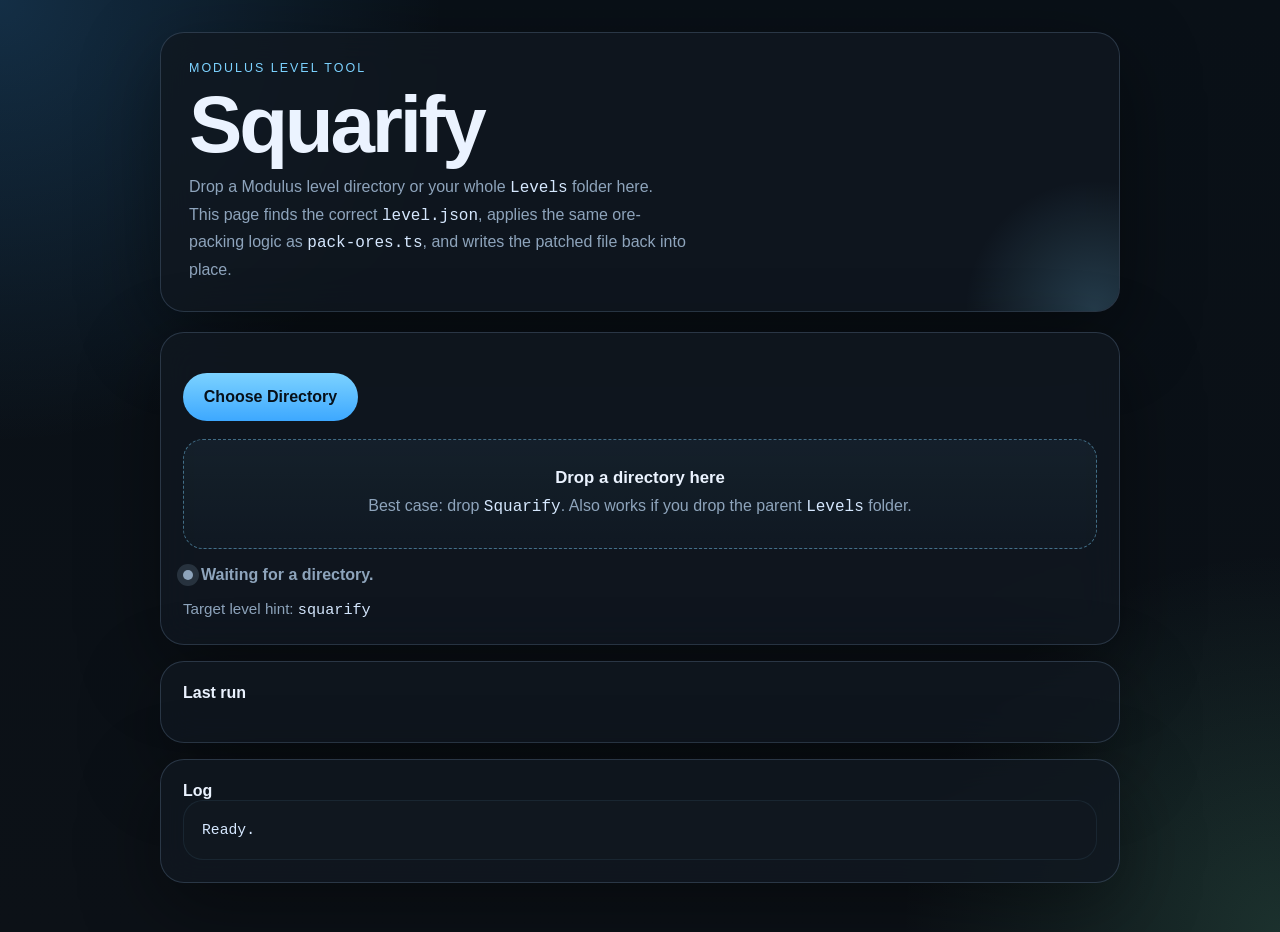
==== modulus/squarify.html @ fc671ca7 "Add Squarify browser tool" ====
<!doctype html>
<html lang="en">
<head>
  <meta charset="utf-8">
  <meta name="viewport" content="width=device-width, initial-scale=1">
  <title>Squarify</title>
  <style>
    :root {
      color-scheme: dark;
      --bg: #0c1117;
      --panel: rgba(17, 24, 32, 0.82);
      --panel-strong: rgba(17, 24, 32, 0.94);
      --line: rgba(167, 206, 255, 0.18);
      --text: #ebf3ff;
      --muted: #8ea4bc;
      --accent: #7cd2ff;
      --accent-strong: #3da8ff;
      --ok: #7af2b5;
      --warn: #ffd37a;
      --bad: #ff8a8a;
      --shadow: 0 24px 80px rgba(0, 0, 0, 0.4);
    }

    * {
      box-sizing: border-box;
    }

    body {
      margin: 0;
      min-height: 100vh;
      font-family: "Segoe UI", "Helvetica Neue", sans-serif;
      color: var(--text);
      background:
        radial-gradient(circle at top left, rgba(61, 168, 255, 0.2), transparent 28%),
        radial-gradient(circle at bottom right, rgba(122, 242, 181, 0.14), transparent 24%),
        linear-gradient(180deg, #091017 0%, var(--bg) 100%);
    }

    main {
      width: min(960px, calc(100% - 32px));
      margin: 32px auto 48px;
    }

    .hero,
    .panel {
      backdrop-filter: blur(18px);
      background: var(--panel);
      border: 1px solid var(--line);
      border-radius: 24px;
      box-shadow: var(--shadow);
    }

    .hero {
      position: relative;
      overflow: hidden;
      padding: 28px;
      margin-bottom: 20px;
    }

    .hero::after {
      content: "";
      position: absolute;
      inset: auto -12% -50% auto;
      width: 280px;
      height: 280px;
      border-radius: 50%;
      background: radial-gradient(circle, rgba(124, 210, 255, 0.2) 0%, transparent 65%);
      pointer-events: none;
    }

    .eyebrow {
      margin: 0 0 12px;
      color: var(--accent);
      font-size: 0.78rem;
      letter-spacing: 0.16em;
      text-transform: uppercase;
    }

    h1 {
      margin: 0 0 12px;
      font-size: clamp(2.4rem, 8vw, 5rem);
      line-height: 0.94;
      letter-spacing: -0.04em;
    }

    .subtitle {
      max-width: 56ch;
      margin: 0;
      color: var(--muted);
      font-size: 1rem;
      line-height: 1.6;
    }

    .panel {
      padding: 22px;
      margin-bottom: 16px;
    }

    .actions {
      display: flex;
      flex-wrap: wrap;
      gap: 12px;
      margin: 18px 0 0;
    }

    button {
      appearance: none;
      border: 0;
      border-radius: 999px;
      padding: 0.95rem 1.3rem;
      font: inherit;
      font-weight: 700;
      color: #071019;
      background: linear-gradient(180deg, var(--accent) 0%, var(--accent-strong) 100%);
      cursor: pointer;
      transition: transform 120ms ease, filter 120ms ease;
    }

    button:hover {
      filter: brightness(1.08);
      transform: translateY(-1px);
    }

    button:disabled {
      opacity: 0.6;
      cursor: wait;
      transform: none;
      filter: none;
    }

    .dropzone {
      margin-top: 18px;
      padding: 28px;
      border: 1px dashed rgba(124, 210, 255, 0.45);
      border-radius: 20px;
      background: linear-gradient(180deg, rgba(124, 210, 255, 0.06), rgba(124, 210, 255, 0.02));
      text-align: center;
      transition: border-color 120ms ease, background 120ms ease, transform 120ms ease;
    }

    .dropzone.dragover {
      border-color: var(--accent);
      background: linear-gradient(180deg, rgba(124, 210, 255, 0.16), rgba(124, 210, 255, 0.08));
      transform: translateY(-2px);
    }

    .dropzone strong {
      display: block;
      margin-bottom: 6px;
      font-size: 1.05rem;
    }

    .hint,
    .meta {
      color: var(--muted);
      line-height: 1.55;
    }

    .meta {
      margin-top: 10px;
      font-size: 0.95rem;
    }

    .status {
      display: inline-flex;
      align-items: center;
      gap: 8px;
      min-height: 1.5rem;
      margin-top: 14px;
      font-weight: 600;
    }

    .status::before {
      content: "";
      width: 10px;
      height: 10px;
      border-radius: 50%;
      background: currentColor;
      box-shadow: 0 0 0 6px color-mix(in srgb, currentColor 20%, transparent);
    }

    .status.idle { color: var(--muted); }
    .status.ok { color: var(--ok); }
    .status.warn { color: var(--warn); }
    .status.bad { color: var(--bad); }

    .summary-grid {
      display: grid;
      grid-template-columns: repeat(auto-fit, minmax(140px, 1fr));
      gap: 12px;
      margin-top: 18px;
    }

    .stat {
      padding: 14px;
      border-radius: 18px;
      border: 1px solid rgba(124, 210, 255, 0.1);
      background: rgba(255, 255, 255, 0.02);
    }

    .stat strong {
      display: block;
      font-size: 1.45rem;
      line-height: 1;
      margin-bottom: 6px;
    }

    .log {
      margin: 0;
      padding: 18px;
      border-radius: 20px;
      background: var(--panel-strong);
      border: 1px solid rgba(124, 210, 255, 0.08);
      color: #d6e8ff;
      font: 0.92rem/1.5 Consolas, "SFMono-Regular", monospace;
      white-space: pre-wrap;
      word-break: break-word;
      max-height: 360px;
      overflow: auto;
    }

    code {
      font-family: Consolas, "SFMono-Regular", monospace;
      color: #d6e8ff;
    }

    @media (max-width: 640px) {
      main {
        width: min(960px, calc(100% - 20px));
        margin-top: 20px;
      }

      .hero,
      .panel {
        border-radius: 20px;
      }

      .hero,
      .panel,
      .dropzone,
      .log {
        padding-left: 16px;
        padding-right: 16px;
      }
    }
  </style>
</head>
<body>
  <main>
    <section class="hero">
      <p class="eyebrow">Modulus Level Tool</p>
      <h1>Squarify</h1>
      <p class="subtitle">
        Drop a Modulus level directory or your whole <code>Levels</code> folder here. This page finds the
        correct <code>level.json</code>, applies the same ore-packing logic as <code>pack-ores.ts</code>, and
        writes the patched file back into place.
      </p>
    </section>

    <section class="panel">
      <div class="actions">
        <button id="pick-directory" type="button">Choose Directory</button>
      </div>
      <div id="dropzone" class="dropzone" tabindex="0" role="button" aria-label="Drop directory here">
        <strong>Drop a directory here</strong>
        <div class="hint">Best case: drop <code>Squarify</code>. Also works if you drop the parent <code>Levels</code> folder.</div>
      </div>
      <div id="status" class="status idle">Waiting for a directory.</div>
      <div id="target-meta" class="meta">Target level hint: <code>Squarify</code></div>
    </section>

    <section class="panel">
      <strong>Last run</strong>
      <div id="summary" class="summary-grid"></div>
    </section>

    <section class="panel">
      <strong>Log</strong>
      <pre id="log" class="log">Ready.</pre>
    </section>
  </main>

  <script>
    const targetLevelName = (() => {
      const fileName = decodeURIComponent(location.pathname.split("/").pop() || "squarify.html");
      return fileName.replace(/\.html$/i, "").trim() || "Squarify";
    })();

    const statusEl = document.getElementById("status");
    const summaryEl = document.getElementById("summary");
    const logEl = document.getElementById("log");
    const dropzoneEl = document.getElementById("dropzone");
    const pickButtonEl = document.getElementById("pick-directory");
    const targetMetaEl = document.getElementById("target-meta");

    targetMetaEl.innerHTML = `Target level hint: <code>${escapeHtml(targetLevelName)}</code>`;

    function escapeHtml(value) {
      return String(value)
        .replaceAll("&", "&amp;")
        .replaceAll("<", "&lt;")
        .replaceAll(">", "&gt;")
        .replaceAll('"', "&quot;");
    }

    function setStatus(kind, message) {
      statusEl.className = `status ${kind}`;
      statusEl.textContent = message;
    }

    function setSummary(stats) {
      if (!stats) {
        summaryEl.innerHTML = "";
        return;
      }

      const entries = [
        ["Path", stats.targetPath],
        ["Clusters", stats.clusters],
        ["Groups", stats.groups],
        ["Decorative", stats.decorativeGroups],
        ["Packed", stats.packGroups],
        ["Moved", stats.moved],
      ];

      summaryEl.innerHTML = entries
        .map(([label, value]) => `
          <div class="stat">
            <div class="hint">${escapeHtml(label)}</div>
            <strong>${escapeHtml(value)}</strong>
          </div>
        `)
        .join("");
    }

    function setLog(lines) {
      logEl.textContent = Array.isArray(lines) ? lines.join("\n") : String(lines);
    }

    function getZ(point) {
      return point.z ?? 0;
    }

    const DECORATIVE_SIG = [4, 4, 8, 20, 20, 32];

    function dist(a, b) {
      const dx = a.x - b.x;
      const dz = getZ(a) - getZ(b);
      return Math.sqrt(dx * dx + dz * dz);
    }

    function groupSignature(group) {
      const dists = [];
      for (let i = 0; i < group.length; i += 1) {
        for (let j = i + 1; j < group.length; j += 1) {
          const dx = group[i].x - group[j].x;
          const dz = getZ(group[i]) - getZ(group[j]);
          dists.push(dx * dx + dz * dz);
        }
      }
      return dists.sort((a, b) => a - b);
    }

    function isDecorative(group) {
      const signature = groupSignature(group);
      return signature.every((value, index) => value === DECORATIVE_SIG[index]);
    }

    function centroid(rocks) {
      return {
        x: rocks.reduce((sum, point) => sum + point.x, 0) / rocks.length,
        z: rocks.reduce((sum, point) => sum + getZ(point), 0) / rocks.length,
      };
    }

    function clusterAll(rocks, maxDist) {
      const visited = new Set();
      const clusters = [];

      for (let i = 0; i < rocks.length; i += 1) {
        if (visited.has(i)) {
          continue;
        }

        const group = [i];
        const queue = [i];
        visited.add(i);

        while (queue.length) {
          const current = queue.shift();

          for (let j = 0; j < rocks.length; j += 1) {
            if (visited.has(j)) {
              continue;
            }

            if (dist(rocks[current], rocks[j]) <= maxDist) {
              visited.add(j);
              group.push(j);
              queue.push(j);
            }
          }
        }

        clusters.push(group.map((index) => rocks[index]));
      }

      return clusters;
    }

    function groupsOf4(rocks, warnings) {
      const remaining = [...rocks];
      const groups = [];

      while (remaining.length >= 4) {
        const center = centroid(remaining);
        remaining.sort((a, b) => dist(b, center) - dist(a, center));
        const seed = remaining.shift();
        remaining.sort((a, b) => dist(seed, a) - dist(seed, b));
        groups.push([seed, ...remaining.splice(0, 3)]);
      }

      if (remaining.length) {
        warnings.push(`Warning: ${remaining.length} leftover rocks in cluster`);
      }

      return groups;
    }

    function runSquarify(levelJson) {
      const terrain = levelJson?.TerrainLayer?.SavedObjectDtos;
      if (!Array.isArray(terrain)) {
        throw new Error("level.json does not contain TerrainLayer.SavedObjectDtos.");
      }

      const polyrocks = terrain.filter((entry) => entry && entry.i === 4);
      const warnings = [];
      const clusters = clusterAll(polyrocks, 6);
      const allGroups = clusters.flatMap((cluster) => groupsOf4(cluster, warnings));
      const decorativeGroups = allGroups.filter(isDecorative);
      const packGroups = allGroups.filter((group) => !isDecorative(group));

      const occupied = new Set();

      function canPlace(topLeftX, topLeftZ) {
        return [[0, 0], [1, 0], [0, 1], [1, 1]]
          .every(([dx, dz]) => !occupied.has(`${topLeftX + dx},${topLeftZ + dz}`));
      }

      function findPlace(centerX, centerZ) {
        const baseTopLeftX = Math.round(centerX - 0.5);
        const baseTopLeftZ = Math.round(centerZ - 0.5);

        for (let radius = 0; radius <= 20; radius += 1) {
          for (let dx = -radius; dx <= radius; dx += 1) {
            for (let dz = -radius; dz <= radius; dz += 1) {
              if (Math.abs(dx) !== radius && Math.abs(dz) !== radius) {
                continue;
              }

              if (canPlace(baseTopLeftX + dx, baseTopLeftZ + dz)) {
                return [baseTopLeftX + dx, baseTopLeftZ + dz];
              }
            }
          }
        }

        throw new Error(`No placement found near (${centerX.toFixed(1)}, ${centerZ.toFixed(1)})`);
      }

      const assignments = [];

      for (const group of packGroups) {
        const center = centroid(group);
        const [topLeftX, topLeftZ] = findPlace(center.x, center.z);
        const offsets = [[0, 0], [1, 0], [0, 1], [1, 1]];

        group.forEach((rock, index) => {
          const [dx, dz] = offsets[index];
          const newX = topLeftX + dx;
          const newZ = topLeftZ + dz;
          occupied.add(`${newX},${newZ}`);
          assignments.push({ rock, newX, newZ });
        });
      }

      let moved = 0;
      for (const { rock, newX, newZ } of assignments) {
        if (rock.x !== newX || getZ(rock) !== newZ) {
          moved += 1;
        }
        rock.x = newX;
        if (newZ === 0) {
          delete rock.z;
        } else {
          rock.z = newZ;
        }
      }

      return {
        json: levelJson,
        stats: {
          clusters: clusters.length,
          groups: allGroups.length,
          decorativeGroups: decorativeGroups.length,
          packGroups: packGroups.length,
          moved,
        },
        warnings,
      };
    }

    async function ensureReadWritePermission(handle) {
      if (!handle.queryPermission || !handle.requestPermission) {
        return;
      }

      const options = { mode: "readwrite" };
      if (await handle.queryPermission(options) === "granted") {
        return;
      }

      if (await handle.requestPermission(options) !== "granted") {
        throw new Error("Read/write access was not granted.");
      }
    }

    async function findLevelJsonCandidates(directoryHandle, path = [], out = []) {
      const currentPath = [...path, directoryHandle.name];

      try {
        const directLevelJson = await directoryHandle.getFileHandle("level.json");
        out.push({
          path: [...currentPath, "level.json"],
          fileHandle: directLevelJson,
          directoryHandle,
        });
      } catch (error) {
        if (error?.name !== "NotFoundError") {
          throw error;
        }
      }

      for await (const entry of directoryHandle.values()) {
        if (entry.kind === "directory") {
          await findLevelJsonCandidates(entry, currentPath, out);
        }
      }

      return out;
    }

    function chooseBestCandidate(candidates) {
      if (!candidates.length) {
        return null;
      }

      const targetLower = targetLevelName.toLowerCase();
      const withScore = candidates.map((candidate) => {
        const segments = candidate.path.map((segment) => segment.toLowerCase());
        const directLevelDir = segments[segments.length - 2] ?? "";
        let score = 0;

        if (directLevelDir === targetLower) {
          score += 100;
        }
        if (segments.includes(targetLower)) {
          score += 20;
        }
        if (segments.length <= 3) {
          score += 10;
        }

        return { candidate, score };
      });

      withScore.sort((a, b) => b.score - a.score || a.candidate.path.length - b.candidate.path.length);

      const [best, second] = withScore;
      if (!second || best.score > second.score) {
        return best.candidate;
      }

      return null;
    }

    async function resolveLevelTarget(handle) {
      if (!handle) {
        throw new Error("No file system handle was provided.");
      }

      if (handle.kind === "file") {
        if (handle.name.toLowerCase() !== "level.json") {
          throw new Error("Drop a level directory or a level.json file.");
        }

        return {
          fileHandle: handle,
          path: [handle.name],
        };
      }

      if (handle.kind !== "directory") {
        throw new Error("Unsupported file system item.");
      }

      const candidates = await findLevelJsonCandidates(handle, []);
      const chosen = chooseBestCandidate(candidates);

      if (!chosen) {
        if (!candidates.length) {
          throw new Error(`No level.json found under ${handle.name}.`);
        }

        const list = candidates.map((candidate) => candidate.path.join("/")).join(", ");
        throw new Error(`Multiple level.json files found and no clear ${targetLevelName} match exists: ${list}`);
      }

      return {
        fileHandle: chosen.fileHandle,
        path: chosen.path,
      };
    }

    async function patchHandle(handle) {
      setStatus("idle", "Scanning directory...");
      setSummary(null);
      setLog("Scanning for level.json...");
      pickButtonEl.disabled = true;

      try {
        const target = await resolveLevelTarget(handle);
        await ensureReadWritePermission(target.fileHandle);
        const file = await target.fileHandle.getFile();
        const sourceText = await file.text();
        const levelJson = JSON.parse(sourceText);
        const result = runSquarify(levelJson);
        const outputText = JSON.stringify(result.json);
        const writable = await target.fileHandle.createWritable();
        await writable.write(outputText);
        await writable.close();

        const logLines = [
          `Patched ${target.path.join("/")}`,
          `Clusters: ${result.stats.clusters}`,
          `Groups: ${result.stats.groups}`,
          `Decorative groups skipped: ${result.stats.decorativeGroups}`,
          `Packed groups: ${result.stats.packGroups}`,
          `Moved rocks: ${result.stats.moved}`,
          ...result.warnings,
          "Saved level.json",
        ];

        setSummary({
          ...result.stats,
          targetPath: target.path.join("/"),
        });
        setLog(logLines);
        setStatus("ok", `Patched ${target.path.join("/")}`);
      } catch (error) {
        console.error(error);
        setStatus("bad", error?.message || String(error));
        setLog(error?.stack || String(error));
      } finally {
        pickButtonEl.disabled = false;
      }
    }

    async function getHandleFromDrop(event) {
      const items = [...(event.dataTransfer?.items ?? [])];
      for (const item of items) {
        if (typeof item.getAsFileSystemHandle === "function") {
          const handle = await item.getAsFileSystemHandle();
          if (handle) {
            return handle;
          }
        }
      }
      throw new Error("This browser drop event did not expose writable directory handles. Use Choose Directory in Chromium.");
    }

    pickButtonEl.addEventListener("click", async () => {
      if (typeof window.showDirectoryPicker !== "function") {
        setStatus("bad", "showDirectoryPicker is not available in this browser.");
        setLog("Use a Chromium browser with the File System Access API.");
        return;
      }

      try {
        const handle = await window.showDirectoryPicker({ mode: "readwrite" });
        await patchHandle(handle);
      } catch (error) {
        if (error?.name === "AbortError") {
          setStatus("warn", "Directory selection was canceled.");
          return;
        }

        setStatus("bad", error?.message || String(error));
        setLog(error?.stack || String(error));
      }
    });

    ["dragenter", "dragover"].forEach((type) => {
      dropzoneEl.addEventListener(type, (event) => {
        event.preventDefault();
        dropzoneEl.classList.add("dragover");
      });
    });

    ["dragleave", "dragend", "drop"].forEach((type) => {
      dropzoneEl.addEventListener(type, () => {
        dropzoneEl.classList.remove("dragover");
      });
    });

    dropzoneEl.addEventListener("drop", async (event) => {
      event.preventDefault();
      try {
        const handle = await getHandleFromDrop(event);
        await patchHandle(handle);
      } catch (error) {
        setStatus("bad", error?.message || String(error));
        setLog(error?.stack || String(error));
      }
    });
  </script>
</body>
</html>
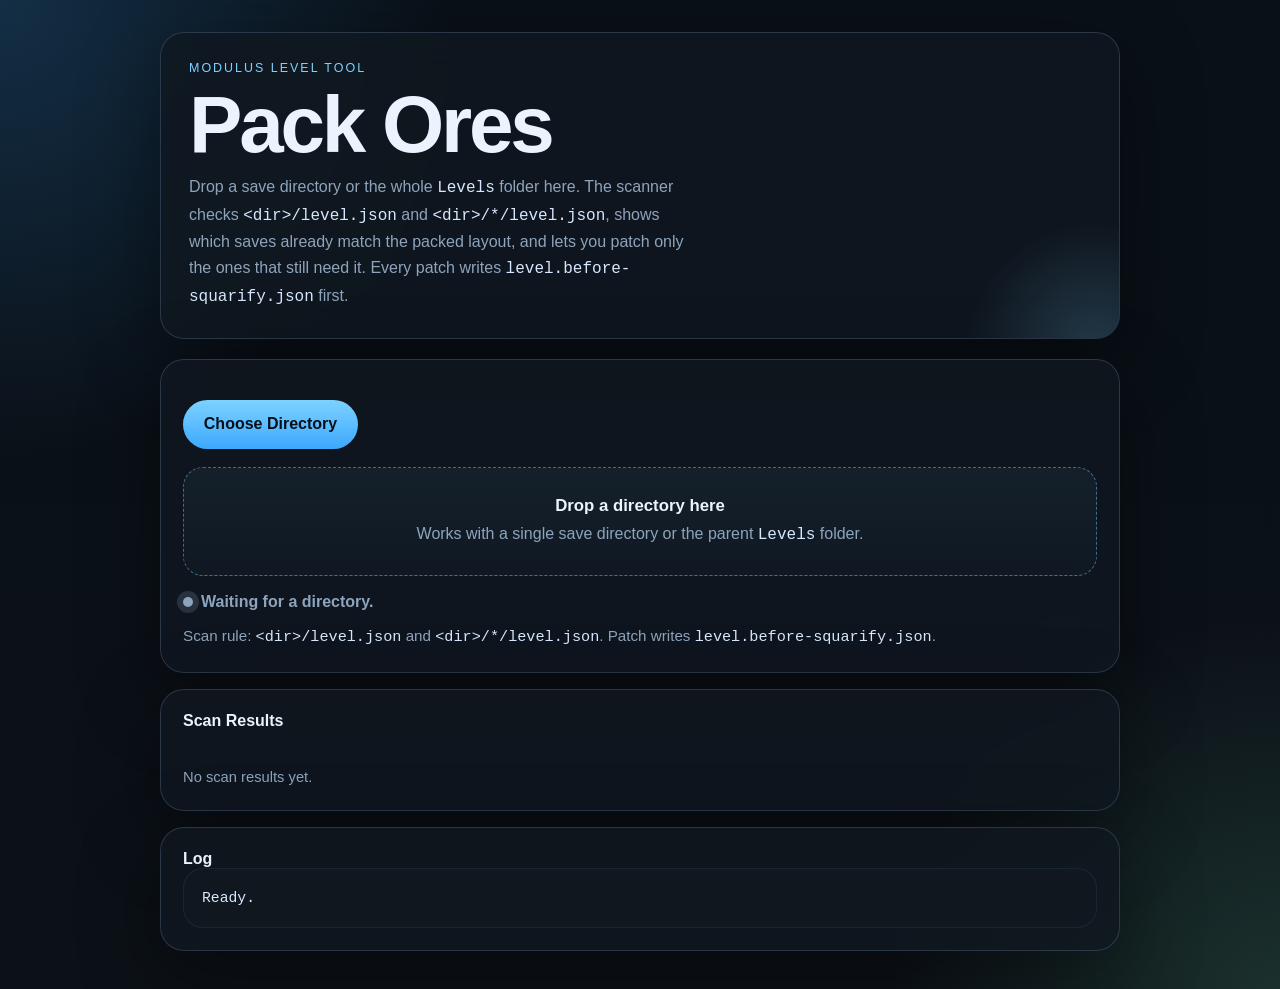
==== commit 4913fbf1: "Scan level saves before patching" ====
--- a/modulus/squarify.html
+++ b/modulus/squarify.html
@@ -3,7 +3,7 @@
 <head>
   <meta charset="utf-8">
   <meta name="viewport" content="width=device-width, initial-scale=1">
-  <title>Squarify</title>
+  <title>Pack Ores</title>
   <style>
     :root {
       color-scheme: dark;
@@ -205,6 +205,106 @@
       margin-bottom: 6px;
     }
 
+    .results {
+      display: grid;
+      gap: 12px;
+      margin-top: 18px;
+    }
+
+    .result-row {
+      padding: 16px;
+      border-radius: 18px;
+      border: 1px solid rgba(124, 210, 255, 0.12);
+      background: rgba(255, 255, 255, 0.03);
+    }
+
+    .result-head,
+    .result-stats {
+      display: flex;
+      flex-wrap: wrap;
+      gap: 10px 14px;
+      align-items: center;
+    }
+
+    .result-head {
+      justify-content: space-between;
+    }
+
+    .result-path {
+      font: 0.95rem/1.4 Consolas, "SFMono-Regular", monospace;
+      color: #d6e8ff;
+      word-break: break-word;
+    }
+
+    .badge {
+      display: inline-flex;
+      align-items: center;
+      min-height: 30px;
+      padding: 0 12px;
+      border-radius: 999px;
+      font-size: 0.85rem;
+      font-weight: 700;
+      letter-spacing: 0.02em;
+      border: 1px solid transparent;
+    }
+
+    .badge.already-patched,
+    .badge.patched-now {
+      color: var(--ok);
+      border-color: rgba(122, 242, 181, 0.3);
+      background: rgba(122, 242, 181, 0.08);
+    }
+
+    .badge.needs-patch {
+      color: var(--warn);
+      border-color: rgba(255, 211, 122, 0.28);
+      background: rgba(255, 211, 122, 0.08);
+    }
+
+    .badge.error {
+      color: var(--bad);
+      border-color: rgba(255, 138, 138, 0.28);
+      background: rgba(255, 138, 138, 0.08);
+    }
+
+    .badge.busy {
+      color: var(--accent);
+      border-color: rgba(124, 210, 255, 0.3);
+      background: rgba(124, 210, 255, 0.08);
+    }
+
+    .result-stats {
+      margin-top: 10px;
+      color: var(--muted);
+      font-size: 0.92rem;
+    }
+
+    .result-actions {
+      display: flex;
+      flex-wrap: wrap;
+      gap: 10px;
+      align-items: center;
+      margin-top: 12px;
+    }
+
+    .row-button {
+      padding: 0.7rem 1rem;
+      font-size: 0.92rem;
+    }
+
+    .result-note {
+      color: var(--muted);
+      font-size: 0.92rem;
+      line-height: 1.5;
+    }
+
+    .warning-list {
+      margin-top: 10px;
+      color: var(--warn);
+      font-size: 0.9rem;
+      line-height: 1.5;
+    }
+
     .log {
       margin: 0;
       padding: 18px;
@@ -249,11 +349,12 @@
   <main>
     <section class="hero">
       <p class="eyebrow">Modulus Level Tool</p>
-      <h1>Squarify</h1>
+      <h1>Pack Ores</h1>
       <p class="subtitle">
-        Drop a Modulus level directory or your whole <code>Levels</code> folder here. This page finds the
-        correct <code>level.json</code>, applies the same ore-packing logic as <code>pack-ores.ts</code>, and
-        writes the patched file back into place.
+        Drop a save directory or the whole <code>Levels</code> folder here. The scanner checks
+        <code>&lt;dir&gt;/level.json</code> and <code>&lt;dir&gt;/*/level.json</code>, shows which saves already
+        match the packed layout, and lets you patch only the ones that still need it. Every patch writes
+        <code>level.before-squarify.json</code> first.
       </p>
     </section>
 
@@ -263,15 +364,16 @@
       </div>
       <div id="dropzone" class="dropzone" tabindex="0" role="button" aria-label="Drop directory here">
         <strong>Drop a directory here</strong>
-        <div class="hint">Best case: drop <code>Squarify</code>. Also works if you drop the parent <code>Levels</code> folder.</div>
+        <div class="hint">Works with a single save directory or the parent <code>Levels</code> folder.</div>
       </div>
       <div id="status" class="status idle">Waiting for a directory.</div>
-      <div id="target-meta" class="meta">Target level hint: <code>Squarify</code></div>
+      <div id="target-meta" class="meta">Scan rule: <code>&lt;dir&gt;/level.json</code> and <code>&lt;dir&gt;/*/level.json</code>. Patch writes <code>level.before-squarify.json</code>.</div>
     </section>
 
     <section class="panel">
-      <strong>Last run</strong>
+      <strong>Scan Results</strong>
       <div id="summary" class="summary-grid"></div>
+      <div id="results" class="results"></div>
     </section>
 
     <section class="panel">
@@ -281,19 +383,16 @@
   </main>
 
   <script>
-    const targetLevelName = (() => {
-      const fileName = decodeURIComponent(location.pathname.split("/").pop() || "squarify.html");
-      return fileName.replace(/\.html$/i, "").trim() || "Squarify";
-    })();
-
     const statusEl = document.getElementById("status");
     const summaryEl = document.getElementById("summary");
+    const resultsEl = document.getElementById("results");
     const logEl = document.getElementById("log");
     const dropzoneEl = document.getElementById("dropzone");
     const pickButtonEl = document.getElementById("pick-directory");
-    const targetMetaEl = document.getElementById("target-meta");
-
-    targetMetaEl.innerHTML = `Target level hint: <code>${escapeHtml(targetLevelName)}</code>`;
+    const state = {
+      entries: [],
+      logLines: ["Ready."],
+    };
 
     function escapeHtml(value) {
       return String(value)
@@ -308,22 +407,13 @@
       statusEl.textContent = message;
     }
 
-    function setSummary(stats) {
-      if (!stats) {
+    function setSummary(cards) {
+      if (!cards?.length) {
         summaryEl.innerHTML = "";
         return;
       }
 
-      const entries = [
-        ["Path", stats.targetPath],
-        ["Clusters", stats.clusters],
-        ["Groups", stats.groups],
-        ["Decorative", stats.decorativeGroups],
-        ["Packed", stats.packGroups],
-        ["Moved", stats.moved],
-      ];
-
-      summaryEl.innerHTML = entries
+      summaryEl.innerHTML = cards
         .map(([label, value]) => `
           <div class="stat">
             <div class="hint">${escapeHtml(label)}</div>
@@ -333,8 +423,76 @@
         .join("");
     }
 
+    function renderResults() {
+      if (!state.entries.length) {
+        resultsEl.innerHTML = `<div class="result-note">No scan results yet.</div>`;
+        return;
+      }
+
+      resultsEl.innerHTML = state.entries.map((entry, index) => {
+        const badgeClass = entry.busy ? "busy" : entry.status;
+        const badgeLabel = entry.busy
+          ? "Patching..."
+          : entry.status === "already-patched"
+            ? "Already patched"
+            : entry.status === "patched-now"
+              ? "Patched"
+              : entry.status === "needs-patch"
+                ? "Needs patch"
+                : "Error";
+
+        const stats = entry.stats
+          ? [
+              `Clusters ${entry.stats.clusters}`,
+              `Groups ${entry.stats.groups}`,
+              `Decorative ${entry.stats.decorativeGroups}`,
+              `Packed ${entry.stats.packGroups}`,
+              `Moved ${entry.stats.moved}`,
+            ].join("  |  ")
+          : "";
+
+        const action = entry.status === "needs-patch" || entry.busy
+          ? `<button class="row-button" data-patch-index="${index}" ${entry.busy ? "disabled" : ""}>Patch</button>`
+          : `<span class="result-note">${entry.status === "error" ? "Fix the file and rescan." : "No patch needed."}</span>`;
+
+        const details = entry.error
+          ? `<div class="result-note">${escapeHtml(entry.error)}</div>`
+          : `<div class="result-stats">${escapeHtml(stats)}</div>`;
+
+        const warnings = entry.warnings?.length
+          ? `<div class="warning-list">${entry.warnings.map((warning) => escapeHtml(warning)).join("<br>")}</div>`
+          : "";
+
+        return `
+          <div class="result-row">
+            <div class="result-head">
+              <div class="result-path">${escapeHtml(entry.path.join("/"))}</div>
+              <span class="badge ${badgeClass}">${escapeHtml(badgeLabel)}</span>
+            </div>
+            ${details}
+            ${warnings}
+            <div class="result-actions">${action}</div>
+          </div>
+        `;
+      }).join("");
+
+      for (const button of resultsEl.querySelectorAll("[data-patch-index]")) {
+        button.addEventListener("click", () => {
+          const index = Number(button.getAttribute("data-patch-index"));
+          void patchEntry(index);
+        });
+      }
+    }
+
     function setLog(lines) {
-      logEl.textContent = Array.isArray(lines) ? lines.join("\n") : String(lines);
+      state.logLines = Array.isArray(lines) ? lines : [String(lines)];
+      logEl.textContent = state.logLines.join("\n");
+    }
+
+    function appendLog(lines) {
+      const additions = Array.isArray(lines) ? lines : [String(lines)];
+      state.logLines = [...additions, "", ...state.logLines].filter(Boolean);
+      logEl.textContent = state.logLines.join("\n");
     }
 
     function getZ(point) {
@@ -525,66 +683,24 @@
       }
     }
 
-    async function findLevelJsonCandidates(directoryHandle, path = [], out = []) {
-      const currentPath = [...path, directoryHandle.name];
+    async function addLevelJsonIfPresent(directoryHandle, path, out, seen) {
+      const pathKey = [...path, "level.json"].join("/");
+      if (seen.has(pathKey)) {
+        return;
+      }
 
       try {
-        const directLevelJson = await directoryHandle.getFileHandle("level.json");
-        out.push({
-          path: [...currentPath, "level.json"],
-          fileHandle: directLevelJson,
-          directoryHandle,
-        });
+        const fileHandle = await directoryHandle.getFileHandle("level.json");
+        out.push({ fileHandle, directoryHandle, path: [...path, "level.json"] });
+        seen.add(pathKey);
       } catch (error) {
         if (error?.name !== "NotFoundError") {
           throw error;
         }
       }
-
-      for await (const entry of directoryHandle.values()) {
-        if (entry.kind === "directory") {
-          await findLevelJsonCandidates(entry, currentPath, out);
-        }
-      }
-
-      return out;
-    }
-
-    function chooseBestCandidate(candidates) {
-      if (!candidates.length) {
-        return null;
-      }
-
-      const targetLower = targetLevelName.toLowerCase();
-      const withScore = candidates.map((candidate) => {
-        const segments = candidate.path.map((segment) => segment.toLowerCase());
-        const directLevelDir = segments[segments.length - 2] ?? "";
-        let score = 0;
-
-        if (directLevelDir === targetLower) {
-          score += 100;
-        }
-        if (segments.includes(targetLower)) {
-          score += 20;
-        }
-        if (segments.length <= 3) {
-          score += 10;
-        }
-
-        return { candidate, score };
-      });
-
-      withScore.sort((a, b) => b.score - a.score || a.candidate.path.length - b.candidate.path.length);
-
-      const [best, second] = withScore;
-      if (!second || best.score > second.score) {
-        return best.candidate;
-      }
-
-      return null;
-    }
-
-    async function resolveLevelTarget(handle) {
+    }
+
+    async function findLevelJsonCandidates(handle) {
       if (!handle) {
         throw new Error("No file system handle was provided.");
       }
@@ -595,8 +711,7 @@
         }
 
         return {
-          fileHandle: handle,
-          path: [handle.name],
+          candidates: [{ fileHandle: handle, path: [handle.name] }],
         };
       }
 
@@ -604,65 +719,177 @@
         throw new Error("Unsupported file system item.");
       }
 
-      const candidates = await findLevelJsonCandidates(handle, []);
-      const chosen = chooseBestCandidate(candidates);
-
-      if (!chosen) {
-        if (!candidates.length) {
-          throw new Error(`No level.json found under ${handle.name}.`);
-        }
-
-        const list = candidates.map((candidate) => candidate.path.join("/")).join(", ");
-        throw new Error(`Multiple level.json files found and no clear ${targetLevelName} match exists: ${list}`);
-      }
-
-      return {
-        fileHandle: chosen.fileHandle,
-        path: chosen.path,
-      };
-    }
-
-    async function patchHandle(handle) {
+      const candidates = [];
+      const seen = new Set();
+      const rootPath = [handle.name];
+      await addLevelJsonIfPresent(handle, rootPath, candidates, seen);
+
+      for await (const child of handle.values()) {
+        if (child.kind !== "directory") {
+          continue;
+        }
+
+        const childPath = [...rootPath, child.name];
+        await addLevelJsonIfPresent(child, childPath, candidates, seen);
+
+        for await (const grandchild of child.values()) {
+          if (grandchild.kind !== "directory") {
+            continue;
+          }
+
+          await addLevelJsonIfPresent(grandchild, [...childPath, grandchild.name], candidates, seen);
+        }
+      }
+
+      return { candidates };
+    }
+
+    async function analyzeCandidate(candidate) {
+      try {
+        const file = await candidate.fileHandle.getFile();
+        const sourceText = await file.text();
+        const sourceJson = JSON.parse(sourceText);
+        const workingJson = JSON.parse(JSON.stringify(sourceJson));
+        const result = runSquarify(workingJson);
+        const normalizedSourceText = JSON.stringify(sourceJson);
+        const outputText = JSON.stringify(result.json);
+        const needsPatch = outputText !== normalizedSourceText;
+
+        return {
+          ...candidate,
+          status: needsPatch ? "needs-patch" : "already-patched",
+          stats: result.stats,
+          warnings: result.warnings,
+          sourceText,
+          outputText,
+        };
+      } catch (error) {
+        return {
+          ...candidate,
+          status: "error",
+          error: error?.message || String(error),
+          warnings: [],
+        };
+      }
+    }
+
+    function renderScanSummary(entries) {
+      const scanned = entries.length;
+      const alreadyPatched = entries.filter((entry) => entry.status === "already-patched").length;
+      const patchedNow = entries.filter((entry) => entry.status === "patched-now").length;
+      const needsPatch = entries.filter((entry) => entry.status === "needs-patch").length;
+      const errors = entries.filter((entry) => entry.status === "error").length;
+      const busy = entries.filter((entry) => entry.busy).length;
+
+      setSummary([
+        ["Found", scanned],
+        ["Already patched", alreadyPatched],
+        ["Needs patch", needsPatch],
+        ["Errors", errors],
+        ["Patched now", patchedNow],
+        ["Busy", busy],
+      ]);
+    }
+
+    async function scanHandle(handle) {
       setStatus("idle", "Scanning directory...");
       setSummary(null);
-      setLog("Scanning for level.json...");
+      state.entries = [];
+      renderResults();
+      setLog("Scanning for level.json candidates...");
       pickButtonEl.disabled = true;
 
       try {
-        const target = await resolveLevelTarget(handle);
-        await ensureReadWritePermission(target.fileHandle);
-        const file = await target.fileHandle.getFile();
-        const sourceText = await file.text();
-        const levelJson = JSON.parse(sourceText);
-        const result = runSquarify(levelJson);
-        const outputText = JSON.stringify(result.json);
-        const writable = await target.fileHandle.createWritable();
-        await writable.write(outputText);
-        await writable.close();
-
-        const logLines = [
-          `Patched ${target.path.join("/")}`,
-          `Clusters: ${result.stats.clusters}`,
-          `Groups: ${result.stats.groups}`,
-          `Decorative groups skipped: ${result.stats.decorativeGroups}`,
-          `Packed groups: ${result.stats.packGroups}`,
-          `Moved rocks: ${result.stats.moved}`,
-          ...result.warnings,
-          "Saved level.json",
-        ];
-
-        setSummary({
-          ...result.stats,
-          targetPath: target.path.join("/"),
-        });
-        setLog(logLines);
-        setStatus("ok", `Patched ${target.path.join("/")}`);
+        const { candidates } = await findLevelJsonCandidates(handle);
+        if (!candidates.length) {
+          throw new Error(`No level.json files found using <dir>/level.json and <dir>/*/level.json under ${handle.name}.`);
+        }
+
+        state.entries = await Promise.all(candidates.map(analyzeCandidate));
+        renderScanSummary(state.entries);
+        renderResults();
+
+        const needsPatch = state.entries.filter((entry) => entry.status === "needs-patch").length;
+        const alreadyPatched = state.entries.filter((entry) => entry.status === "already-patched").length;
+        const errors = state.entries.filter((entry) => entry.status === "error").length;
+
+        setLog([
+          `Scanned ${candidates.length} level.json file(s).`,
+          `${alreadyPatched} already patched.`,
+          `${needsPatch} need patching.`,
+          `${errors} produced errors.`,
+          ...state.entries.map((entry) => `${entry.status.toUpperCase()}: ${entry.path.join("/")}`),
+        ]);
+
+        if (needsPatch) {
+          setStatus("warn", `${needsPatch} file(s) need patching.`);
+        } else if (errors) {
+          setStatus("bad", `${errors} file(s) could not be analyzed.`);
+        } else {
+          setStatus("ok", `All ${alreadyPatched} file(s) are already patched.`);
+        }
       } catch (error) {
         console.error(error);
         setStatus("bad", error?.message || String(error));
         setLog(error?.stack || String(error));
       } finally {
         pickButtonEl.disabled = false;
+      }
+    }
+
+    async function patchEntry(index) {
+      const entry = state.entries[index];
+      if (!entry || entry.status !== "needs-patch") {
+        return;
+      }
+
+      entry.busy = true;
+      renderResults();
+      setStatus("idle", `Patching ${entry.path.join("/")}...`);
+
+      try {
+        if (!entry.directoryHandle) {
+          throw new Error("Patch requires a directory handle. Choose or drop a directory, not a single file.");
+        }
+
+        await ensureReadWritePermission(entry.directoryHandle);
+        await ensureReadWritePermission(entry.fileHandle);
+
+        const backupHandle = await entry.directoryHandle.getFileHandle("level.before-squarify.json", { create: true });
+        const backupWritable = await backupHandle.createWritable();
+        await backupWritable.write(entry.sourceText);
+        await backupWritable.close();
+
+        const writable = await entry.fileHandle.createWritable();
+        await writable.write(entry.outputText);
+        await writable.close();
+        entry.status = "patched-now";
+        entry.busy = false;
+        entry.error = "";
+        entry.sourceText = entry.outputText;
+        renderScanSummary(state.entries);
+        renderResults();
+        appendLog([
+          `Patched ${entry.path.join("/")}`,
+          "Saved level.before-squarify.json",
+          `Moved rocks: ${entry.stats?.moved ?? "?"}`,
+          "Saved level.json",
+        ]);
+
+        const remaining = state.entries.filter((candidate) => candidate.status === "needs-patch").length;
+        if (remaining) {
+          setStatus("warn", `${remaining} file(s) still need patching.`);
+        } else {
+          setStatus("ok", "All scanned files are patched.");
+        }
+      } catch (error) {
+        entry.busy = false;
+        entry.status = "error";
+        entry.error = error?.message || String(error);
+        renderScanSummary(state.entries);
+        renderResults();
+        setStatus("bad", `Failed to patch ${entry.path.join("/")}.`);
+        appendLog(error?.stack || String(error));
       }
     }
 
@@ -688,7 +915,7 @@
 
       try {
         const handle = await window.showDirectoryPicker({ mode: "readwrite" });
-        await patchHandle(handle);
+        await scanHandle(handle);
       } catch (error) {
         if (error?.name === "AbortError") {
           setStatus("warn", "Directory selection was canceled.");
@@ -717,12 +944,14 @@
       event.preventDefault();
       try {
         const handle = await getHandleFromDrop(event);
-        await patchHandle(handle);
+        await scanHandle(handle);
       } catch (error) {
         setStatus("bad", error?.message || String(error));
         setLog(error?.stack || String(error));
       }
     });
+
+    renderResults();
   </script>
 </body>
 </html>
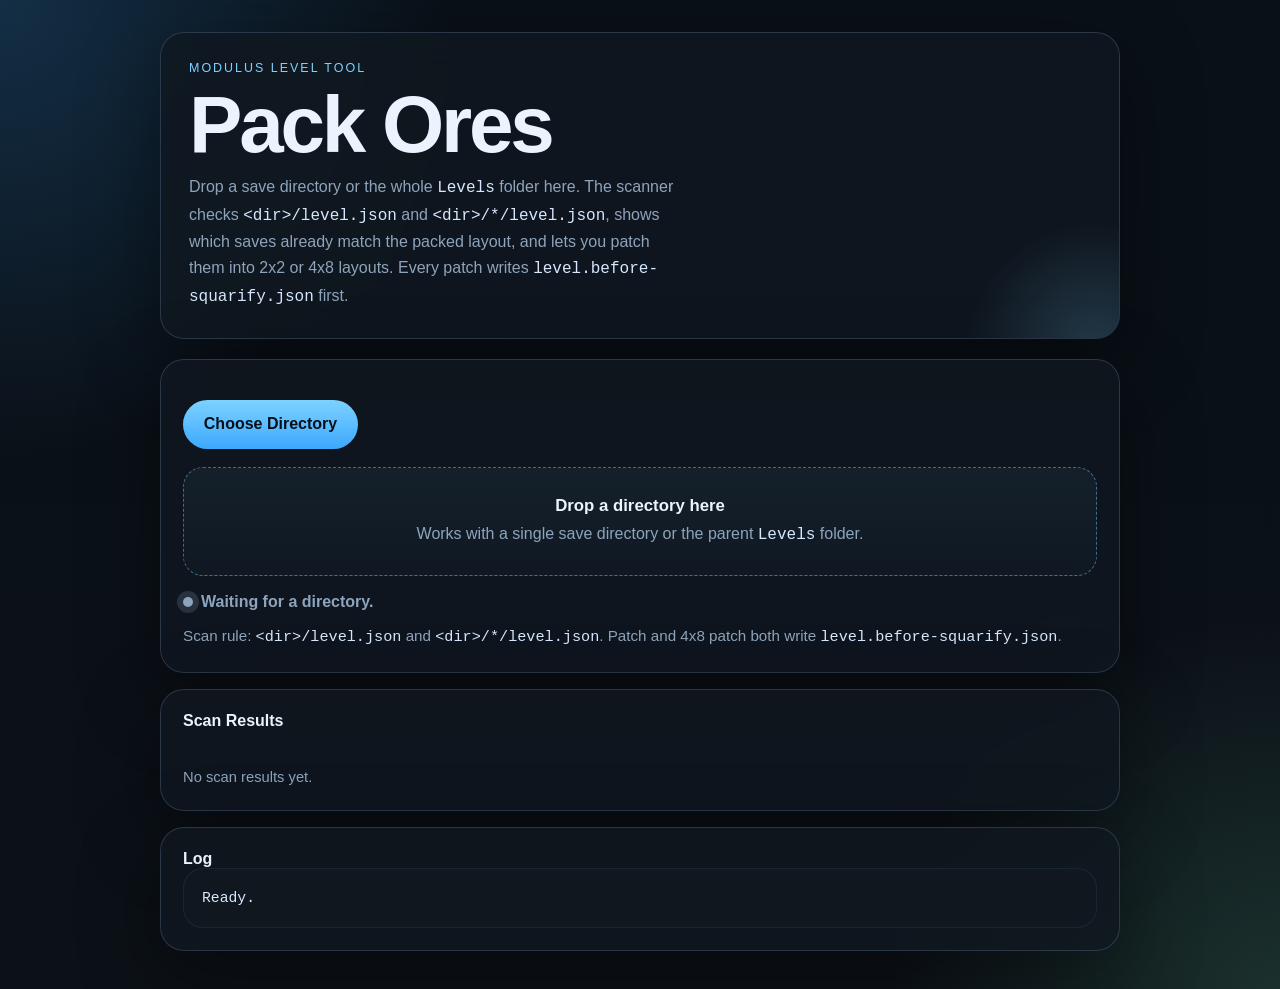
==== commit f3d8bd22: "Add 4x8 patching and backup restore" ====
--- a/modulus/squarify.html
+++ b/modulus/squarify.html
@@ -353,7 +353,7 @@
       <p class="subtitle">
         Drop a save directory or the whole <code>Levels</code> folder here. The scanner checks
         <code>&lt;dir&gt;/level.json</code> and <code>&lt;dir&gt;/*/level.json</code>, shows which saves already
-        match the packed layout, and lets you patch only the ones that still need it. Every patch writes
+        match the packed layout, and lets you patch them into 2x2 or 4x8 layouts. Every patch writes
         <code>level.before-squarify.json</code> first.
       </p>
     </section>
@@ -367,7 +367,7 @@
         <div class="hint">Works with a single save directory or the parent <code>Levels</code> folder.</div>
       </div>
       <div id="status" class="status idle">Waiting for a directory.</div>
-      <div id="target-meta" class="meta">Scan rule: <code>&lt;dir&gt;/level.json</code> and <code>&lt;dir&gt;/*/level.json</code>. Patch writes <code>level.before-squarify.json</code>.</div>
+      <div id="target-meta" class="meta">Scan rule: <code>&lt;dir&gt;/level.json</code> and <code>&lt;dir&gt;/*/level.json</code>. Patch and 4x8 patch both write <code>level.before-squarify.json</code>.</div>
     </section>
 
     <section class="panel">
@@ -432,32 +432,59 @@
       resultsEl.innerHTML = state.entries.map((entry, index) => {
         const badgeClass = entry.busy ? "busy" : entry.status;
         const badgeLabel = entry.busy
-          ? "Patching..."
-          : entry.status === "already-patched"
-            ? "Already patched"
-            : entry.status === "patched-now"
-              ? "Patched"
-              : entry.status === "needs-patch"
-                ? "Needs patch"
-                : "Error";
+          ? entry.busyMode === "rectangle"
+            ? "Patching 4x8..."
+            : entry.busyMode === "restore"
+              ? "Restoring..."
+            : "Patching..."
+          : entry.status === "patched-now"
+            ? "Patched"
+            : entry.status === "error"
+              ? "Error"
+              : entry.needsSquarePatch
+                ? "Needs 2x2"
+                : entry.needsRectPatch
+                  ? "Needs 4x8"
+                  : "Already patched";
 
         const stats = entry.stats
           ? [
               `Clusters ${entry.stats.clusters}`,
               `Groups ${entry.stats.groups}`,
               `Decorative ${entry.stats.decorativeGroups}`,
-              `Packed ${entry.stats.packGroups}`,
-              `Moved ${entry.stats.moved}`,
+              `2x2 ${entry.stats.packGroups}`,
+              `2x2 ready ${entry.stats.squareGroups}`,
+              `Need 2x2 ${entry.stats.groupsNeedingPatch}`,
+              `4x8 ${entry.rectStats?.rectGroups ?? 0}`,
+              `Need 4x8 ${entry.rectStats?.rectGroupsNeedingPatch ?? 0}`,
             ].join("  |  ")
           : "";
 
-        const action = entry.status === "needs-patch" || entry.busy
-          ? `<button class="row-button" data-patch-index="${index}" ${entry.busy ? "disabled" : ""}>Patch</button>`
+        const dates = [
+          entry.fileModifiedLabel ? `level.json ${entry.fileModifiedLabel}` : "",
+          entry.backupModifiedLabel ? `backup ${entry.backupModifiedLabel}` : "backup missing",
+        ].filter(Boolean).join("  |  ");
+
+        const actions = [];
+        if (entry.status !== "error") {
+          if (entry.needsSquarePatch || entry.busy) {
+            actions.push(`<button class="row-button" data-patch-index="${index}" ${entry.busy ? "disabled" : ""}>Patch</button>`);
+          }
+          if (entry.needsRectPatch || entry.busy) {
+            actions.push(`<button class="row-button" data-rect-patch-index="${index}" ${entry.busy ? "disabled" : ""}>Patch 4x8</button>`);
+          }
+        }
+        if ((entry.backupModifiedLabel && entry.directoryHandle) || entry.busy) {
+          actions.push(`<button class="row-button" data-restore-index="${index}" ${entry.busy ? "disabled" : ""}>Restore Backup</button>`);
+        }
+
+        const action = actions.length
+          ? actions.join("")
           : `<span class="result-note">${entry.status === "error" ? "Fix the file and rescan." : "No patch needed."}</span>`;
 
         const details = entry.error
           ? `<div class="result-note">${escapeHtml(entry.error)}</div>`
-          : `<div class="result-stats">${escapeHtml(stats)}</div>`;
+          : `<div class="result-stats">${escapeHtml(stats)}</div><div class="result-stats">${escapeHtml(dates)}</div>`;
 
         const warnings = entry.warnings?.length
           ? `<div class="warning-list">${entry.warnings.map((warning) => escapeHtml(warning)).join("<br>")}</div>`
@@ -482,6 +509,20 @@
           void patchEntry(index);
         });
       }
+
+      for (const button of resultsEl.querySelectorAll("[data-rect-patch-index]")) {
+        button.addEventListener("click", () => {
+          const index = Number(button.getAttribute("data-rect-patch-index"));
+          void patchEntry(index, "rectangle");
+        });
+      }
+
+      for (const button of resultsEl.querySelectorAll("[data-restore-index]")) {
+        button.addEventListener("click", () => {
+          const index = Number(button.getAttribute("data-restore-index"));
+          void restoreEntry(index);
+        });
+      }
     }
 
     function setLog(lines) {
@@ -493,6 +534,19 @@
       const additions = Array.isArray(lines) ? lines : [String(lines)];
       state.logLines = [...additions, "", ...state.logLines].filter(Boolean);
       logEl.textContent = state.logLines.join("\n");
+    }
+
+    function formatDate(value) {
+      if (!value) {
+        return "";
+      }
+
+      const date = new Date(value);
+      if (Number.isNaN(date.getTime())) {
+        return "";
+      }
+
+      return date.toLocaleString();
     }
 
     function getZ(point) {
@@ -531,6 +585,15 @@
       };
     }
 
+    function setRockPosition(rock, x, z) {
+      rock.x = x;
+      if (z === 0) {
+        delete rock.z;
+      } else {
+        rock.z = z;
+      }
+    }
+
     function clusterAll(rocks, maxDist) {
       const visited = new Set();
       const clusters = [];
@@ -585,61 +648,212 @@
       return groups;
     }
 
-    function runSquarify(levelJson) {
-      const terrain = levelJson?.TerrainLayer?.SavedObjectDtos;
-      if (!Array.isArray(terrain)) {
-        throw new Error("level.json does not contain TerrainLayer.SavedObjectDtos.");
-      }
-
-      const polyrocks = terrain.filter((entry) => entry && entry.i === 4);
-      const warnings = [];
-      const clusters = clusterAll(polyrocks, 6);
-      const allGroups = clusters.flatMap((cluster) => groupsOf4(cluster, warnings));
-      const decorativeGroups = allGroups.filter(isDecorative);
-      const packGroups = allGroups.filter((group) => !isDecorative(group));
-
-      const occupied = new Set();
-
-      function canPlace(topLeftX, topLeftZ) {
-        return [[0, 0], [1, 0], [0, 1], [1, 1]]
-          .every(([dx, dz]) => !occupied.has(`${topLeftX + dx},${topLeftZ + dz}`));
-      }
-
-      function findPlace(centerX, centerZ) {
-        const baseTopLeftX = Math.round(centerX - 0.5);
-        const baseTopLeftZ = Math.round(centerZ - 0.5);
-
-        for (let radius = 0; radius <= 20; radius += 1) {
+    function findSquareGroups(rocks) {
+      const byPos = new Map();
+      const used = new Set();
+      const getKey = (x, z) => `${x},${z}`;
+
+      for (const rock of rocks) {
+        byPos.set(getKey(rock.x, getZ(rock)), rock);
+      }
+
+      const topLefts = [...byPos.keys()]
+        .map((key) => key.split(",").map(Number))
+        .sort((a, b) => a[1] - b[1] || a[0] - b[0]);
+
+      const squareGroups = [];
+
+      for (const [x, z] of topLefts) {
+        const cells = [
+          getKey(x, z),
+          getKey(x + 1, z),
+          getKey(x, z + 1),
+          getKey(x + 1, z + 1),
+        ];
+
+        if (cells.every((cell) => byPos.has(cell) && !used.has(cell))) {
+          cells.forEach((cell) => used.add(cell));
+          squareGroups.push(cells.map((cell) => byPos.get(cell)));
+        }
+      }
+
+      return {
+        squareGroups,
+        squareRockSet: new Set(squareGroups.flat()),
+      };
+    }
+
+    function findRectangleGroups(rocks) {
+      const byPos = new Map();
+      const used = new Set();
+      const getKey = (x, z) => `${x},${z}`;
+      const horizontalOffsets = [[0, 0], [1, 0], [2, 0], [3, 0], [0, 1], [1, 1], [2, 1], [3, 1]];
+      const verticalOffsets = [[0, 0], [1, 0], [0, 1], [1, 1], [0, 2], [1, 2], [0, 3], [1, 3]];
+
+      for (const rock of rocks) {
+        byPos.set(getKey(rock.x, getZ(rock)), rock);
+      }
+
+      const topLefts = [...byPos.keys()]
+        .map((key) => key.split(",").map(Number))
+        .sort((a, b) => a[1] - b[1] || a[0] - b[0]);
+
+      const rectGroups = [];
+
+      for (const [x, z] of topLefts) {
+        const variants = [horizontalOffsets, verticalOffsets];
+        for (const offsets of variants) {
+          const cells = offsets.map(([dx, dz]) => getKey(x + dx, z + dz));
+          if (cells.every((cell) => byPos.has(cell) && !used.has(cell))) {
+            cells.forEach((cell) => used.add(cell));
+            rectGroups.push(cells.map((cell) => byPos.get(cell)));
+            break;
+          }
+        }
+      }
+
+      return {
+        rectGroups,
+        rectRockSet: new Set(rectGroups.flat()),
+      };
+    }
+
+    function canPlaceOffsets(topLeftX, topLeftZ, offsets, occupied) {
+      return offsets.every(([dx, dz]) => !occupied.has(`${topLeftX + dx},${topLeftZ + dz}`));
+    }
+
+    function findPlaceNear(centerX, centerZ, variants, occupied, scorePlacement = null) {
+      const bases = variants.map((variant) => ({
+        ...variant,
+        baseTopLeftX: Math.round(centerX - variant.anchorX),
+        baseTopLeftZ: Math.round(centerZ - variant.anchorZ),
+      }));
+
+      for (let radius = 0; radius <= 20; radius += 1) {
+        let best = null;
+
+        for (const variant of bases) {
           for (let dx = -radius; dx <= radius; dx += 1) {
             for (let dz = -radius; dz <= radius; dz += 1) {
               if (Math.abs(dx) !== radius && Math.abs(dz) !== radius) {
                 continue;
               }
 
-              if (canPlace(baseTopLeftX + dx, baseTopLeftZ + dz)) {
-                return [baseTopLeftX + dx, baseTopLeftZ + dz];
+              const topLeftX = variant.baseTopLeftX + dx;
+              const topLeftZ = variant.baseTopLeftZ + dz;
+              if (!canPlaceOffsets(topLeftX, topLeftZ, variant.offsets, occupied)) {
+                continue;
+              }
+
+              const score = scorePlacement ? scorePlacement(topLeftX, topLeftZ, variant) : 0;
+              const tieBreak = Math.abs(dx) + Math.abs(dz);
+              if (!best || score < best.score || (score === best.score && tieBreak < best.tieBreak)) {
+                best = { topLeftX, topLeftZ, variant, score, tieBreak };
               }
             }
           }
         }
 
-        throw new Error(`No placement found near (${centerX.toFixed(1)}, ${centerZ.toFixed(1)})`);
+        if (best) {
+          return best;
+        }
+      }
+
+      throw new Error(`No placement found near (${centerX.toFixed(1)}, ${centerZ.toFixed(1)})`);
+    }
+
+    function pairSquareGroups(squareGroups, warnings) {
+      const remaining = [...squareGroups];
+      const pairs = [];
+
+      function areCentersCloseEnough(a, b) {
+        const centerA = centroid(a);
+        const centerB = centroid(b);
+        const dx = Math.abs(centerA.x - centerB.x);
+        const dz = Math.abs(centerA.z - centerB.z);
+        const shortAxis = Math.min(dx, dz);
+        const longAxis = Math.max(dx, dz);
+        return shortAxis <= 3 && longAxis <= 4;
+      }
+
+      while (remaining.length >= 2) {
+        const center = centroid(remaining.flat());
+        remaining.sort((a, b) => dist(centroid(b), center) - dist(centroid(a), center));
+        const seed = remaining.shift();
+        const seedCenter = centroid(seed);
+        remaining.sort((a, b) => dist(seedCenter, centroid(a)) - dist(seedCenter, centroid(b)));
+        const matchIndex = remaining.findIndex((group) => areCentersCloseEnough(seed, group));
+        if (matchIndex === -1) {
+          continue;
+        }
+
+        pairs.push([seed, remaining.splice(matchIndex, 1)[0]]);
+      }
+
+      if (remaining.length) {
+        warnings.push(`Warning: ${remaining.length} leftover 2x2 group not close enough for 4x8`);
+      }
+
+      return {
+        pairs,
+        leftoverGroups: remaining,
+      };
+    }
+
+    function runSquarify(levelJson) {
+      const terrain = levelJson?.TerrainLayer?.SavedObjectDtos;
+      if (!Array.isArray(terrain)) {
+        throw new Error("level.json does not contain TerrainLayer.SavedObjectDtos.");
+      }
+
+      const polyrocks = terrain.filter((entry) => entry && entry.i === 4);
+      const warnings = [];
+      const totalClusters = clusterAll(polyrocks, 6);
+      const { squareGroups: existingSquareGroups, squareRockSet } = findSquareGroups(polyrocks);
+      const remainingRocks = polyrocks.filter((rock) => !squareRockSet.has(rock));
+      const clusters = clusterAll(remainingRocks, 6);
+      const allGroups = clusters.flatMap((cluster) => groupsOf4(cluster, warnings));
+      const decorativeGroups = allGroups.filter(isDecorative);
+      const packGroups = allGroups.filter((group) => !isDecorative(group));
+
+      const occupied = new Set();
+      for (const group of existingSquareGroups) {
+        for (const rock of group) {
+          occupied.add(`${rock.x},${getZ(rock)}`);
+        }
       }
 
       const assignments = [];
+      let squareGroups = existingSquareGroups.length;
+      let groupsNeedingPatch = 0;
 
       for (const group of packGroups) {
         const center = centroid(group);
-        const [topLeftX, topLeftZ] = findPlace(center.x, center.z);
+        const { topLeftX, topLeftZ } = findPlaceNear(
+          center.x,
+          center.z,
+          [{ offsets: [[0, 0], [1, 0], [0, 1], [1, 1]], anchorX: 0.5, anchorZ: 0.5 }],
+          occupied,
+        );
         const offsets = [[0, 0], [1, 0], [0, 1], [1, 1]];
+        let groupMoved = 0;
 
         group.forEach((rock, index) => {
           const [dx, dz] = offsets[index];
           const newX = topLeftX + dx;
           const newZ = topLeftZ + dz;
+          if (rock.x !== newX || getZ(rock) !== newZ) {
+            groupMoved += 1;
+          }
           occupied.add(`${newX},${newZ}`);
           assignments.push({ rock, newX, newZ });
         });
+
+        if (groupMoved === 0) {
+          squareGroups += 1;
+        } else {
+          groupsNeedingPatch += 1;
+        }
       }
 
       let moved = 0;
@@ -647,22 +861,122 @@
         if (rock.x !== newX || getZ(rock) !== newZ) {
           moved += 1;
         }
-        rock.x = newX;
-        if (newZ === 0) {
-          delete rock.z;
-        } else {
-          rock.z = newZ;
-        }
+        setRockPosition(rock, newX, newZ);
       }
 
       return {
         json: levelJson,
         stats: {
-          clusters: clusters.length,
-          groups: allGroups.length,
+          clusters: totalClusters.length,
+          groups: allGroups.length + existingSquareGroups.length,
           decorativeGroups: decorativeGroups.length,
-          packGroups: packGroups.length,
+          packGroups: existingSquareGroups.length + packGroups.length,
+          squareGroups,
+          groupsNeedingPatch,
           moved,
+        },
+        warnings,
+      };
+    }
+
+    function runRectanglify(levelJson) {
+      const baseResult = runSquarify(levelJson);
+      const terrain = levelJson?.TerrainLayer?.SavedObjectDtos;
+      const polyrocks = terrain.filter((entry) => entry && entry.i === 4);
+      const warnings = [...baseResult.warnings];
+      const { rectGroups: existingRectGroups, rectRockSet } = findRectangleGroups(polyrocks);
+      const remainingRocks = polyrocks.filter((rock) => !rectRockSet.has(rock));
+      const { squareGroups } = findSquareGroups(remainingRocks);
+      const { pairs: squarePairs } = pairSquareGroups(squareGroups, warnings);
+      const movingRocks = new Set(squarePairs.flat(2));
+      const occupied = new Set();
+
+      for (const rock of polyrocks) {
+        if (!movingRocks.has(rock)) {
+          occupied.add(`${rock.x},${getZ(rock)}`);
+        }
+      }
+
+      const variants = [
+        {
+          name: "horizontal",
+          anchorX: 1.5,
+          anchorZ: 0.5,
+          offsets: [[0, 0], [1, 0], [0, 1], [1, 1], [2, 0], [3, 0], [2, 1], [3, 1]],
+          segmentCenters: [{ x: 0.5, z: 0.5 }, { x: 2.5, z: 0.5 }],
+          segmentOffsets: [
+            [[0, 0], [1, 0], [0, 1], [1, 1]],
+            [[2, 0], [3, 0], [2, 1], [3, 1]],
+          ],
+          sortGroups: (a, b) => centroid(a).x - centroid(b).x || centroid(a).z - centroid(b).z,
+        },
+        {
+          name: "vertical",
+          anchorX: 0.5,
+          anchorZ: 1.5,
+          offsets: [[0, 0], [1, 0], [0, 1], [1, 1], [0, 2], [1, 2], [0, 3], [1, 3]],
+          segmentCenters: [{ x: 0.5, z: 0.5 }, { x: 0.5, z: 2.5 }],
+          segmentOffsets: [
+            [[0, 0], [1, 0], [0, 1], [1, 1]],
+            [[0, 2], [1, 2], [0, 3], [1, 3]],
+          ],
+          sortGroups: (a, b) => centroid(a).z - centroid(b).z || centroid(a).x - centroid(b).x,
+        },
+      ];
+
+      const assignments = [];
+      let rectGroupsNeedingPatch = 0;
+      let moved = baseResult.stats.moved;
+
+      for (const pair of squarePairs) {
+        const center = centroid(pair.flat());
+        const placement = findPlaceNear(center.x, center.z, variants, occupied, (topLeftX, topLeftZ, variant) => {
+          const orderedGroups = [...pair].sort(variant.sortGroups);
+          return orderedGroups.reduce((sum, group, index) => {
+            const targetCenter = {
+              x: topLeftX + variant.segmentCenters[index].x,
+              z: topLeftZ + variant.segmentCenters[index].z,
+            };
+            return sum + dist(centroid(group), targetCenter);
+          }, 0);
+        });
+
+        const orderedGroups = [...pair].sort(placement.variant.sortGroups);
+        let pairMoved = 0;
+
+        orderedGroups.forEach((group, groupIndex) => {
+          const targetOffsets = placement.variant.segmentOffsets[groupIndex];
+          group.forEach((rock, rockIndex) => {
+            const [dx, dz] = targetOffsets[rockIndex];
+            const newX = placement.topLeftX + dx;
+            const newZ = placement.topLeftZ + dz;
+            if (rock.x !== newX || getZ(rock) !== newZ) {
+              pairMoved += 1;
+            }
+            occupied.add(`${newX},${newZ}`);
+            assignments.push({ rock, newX, newZ });
+          });
+        });
+
+        if (pairMoved > 0) {
+          rectGroupsNeedingPatch += 1;
+          moved += pairMoved;
+        }
+      }
+
+      for (const { rock, newX, newZ } of assignments) {
+        setRockPosition(rock, newX, newZ);
+      }
+
+      return {
+        json: levelJson,
+        stats: {
+          ...baseResult.stats,
+          moved,
+          baseGroupsNeedingPatch: baseResult.stats.groupsNeedingPatch,
+          existingRectGroups: existingRectGroups.length,
+          rectGroups: existingRectGroups.length + squarePairs.length,
+          rectGroupsNeedingPatch,
         },
         warnings,
       };
@@ -749,19 +1063,41 @@
         const file = await candidate.fileHandle.getFile();
         const sourceText = await file.text();
         const sourceJson = JSON.parse(sourceText);
-        const workingJson = JSON.parse(JSON.stringify(sourceJson));
-        const result = runSquarify(workingJson);
-        const normalizedSourceText = JSON.stringify(sourceJson);
+        const squarifyJson = JSON.parse(JSON.stringify(sourceJson));
+        const rectanglifyJson = JSON.parse(JSON.stringify(sourceJson));
+        const result = runSquarify(squarifyJson);
+        const rectResult = runRectanglify(rectanglifyJson);
         const outputText = JSON.stringify(result.json);
-        const needsPatch = outputText !== normalizedSourceText;
+        const rectOutputText = JSON.stringify(rectResult.json);
+        const needsSquarePatch = result.stats.groupsNeedingPatch > 0;
+        const needsRectPatch = rectResult.stats.rectGroupsNeedingPatch > 0;
+        let backupModifiedLabel = "";
+
+        if (candidate.directoryHandle) {
+          try {
+            const backupHandle = await candidate.directoryHandle.getFileHandle("level.before-squarify.json");
+            const backupFile = await backupHandle.getFile();
+            backupModifiedLabel = formatDate(backupFile.lastModified);
+          } catch (error) {
+            if (error?.name !== "NotFoundError") {
+              throw error;
+            }
+          }
+        }
 
         return {
           ...candidate,
-          status: needsPatch ? "needs-patch" : "already-patched",
+          status: needsSquarePatch || needsRectPatch ? "needs-patch" : "already-patched",
+          needsSquarePatch,
+          needsRectPatch,
           stats: result.stats,
-          warnings: result.warnings,
+          rectStats: rectResult.stats,
+          warnings: [...new Set([...result.warnings, ...rectResult.warnings])],
+          fileModifiedLabel: formatDate(file.lastModified),
+          backupModifiedLabel,
           sourceText,
           outputText,
+          rectOutputText,
         };
       } catch (error) {
         return {
@@ -837,15 +1173,17 @@
       }
     }
 
-    async function patchEntry(index) {
+    async function patchEntry(index, mode = "square") {
       const entry = state.entries[index];
-      if (!entry || entry.status !== "needs-patch") {
+      const needsPatch = mode === "rectangle" ? entry?.needsRectPatch : entry?.needsSquarePatch;
+      if (!entry || !needsPatch || entry.status === "error") {
         return;
       }
 
       entry.busy = true;
+      entry.busyMode = mode;
       renderResults();
-      setStatus("idle", `Patching ${entry.path.join("/")}...`);
+      setStatus("idle", `${mode === "rectangle" ? "Patching 4x8" : "Patching"} ${entry.path.join("/")}...`);
 
       try {
         if (!entry.directoryHandle) {
@@ -861,18 +1199,25 @@
         await backupWritable.close();
 
         const writable = await entry.fileHandle.createWritable();
-        await writable.write(entry.outputText);
+        await writable.write(mode === "rectangle" ? entry.rectOutputText : entry.outputText);
         await writable.close();
-        entry.status = "patched-now";
-        entry.busy = false;
-        entry.error = "";
-        entry.sourceText = entry.outputText;
+        const refreshed = await analyzeCandidate(entry);
+        if (refreshed.status === "error") {
+          throw new Error(refreshed.error || "Re-analysis failed after writing level.json.");
+        }
+        state.entries[index] = {
+          ...refreshed,
+          status: refreshed.status === "already-patched" ? "patched-now" : refreshed.status,
+          busy: false,
+          busyMode: "",
+          error: "",
+        };
         renderScanSummary(state.entries);
         renderResults();
         appendLog([
-          `Patched ${entry.path.join("/")}`,
+          `${mode === "rectangle" ? "Patched 4x8" : "Patched"} ${entry.path.join("/")}`,
           "Saved level.before-squarify.json",
-          `Moved rocks: ${entry.stats?.moved ?? "?"}`,
+          `Moved rocks: ${mode === "rectangle" ? state.entries[index].rectStats?.moved ?? "?" : state.entries[index].stats?.moved ?? "?"}`,
           "Saved level.json",
         ]);
 
@@ -884,11 +1229,75 @@
         }
       } catch (error) {
         entry.busy = false;
+        entry.busyMode = "";
         entry.status = "error";
         entry.error = error?.message || String(error);
         renderScanSummary(state.entries);
         renderResults();
         setStatus("bad", `Failed to patch ${entry.path.join("/")}.`);
+        appendLog(error?.stack || String(error));
+      }
+    }
+
+    async function restoreEntry(index) {
+      const entry = state.entries[index];
+      if (!entry || !entry.directoryHandle || !entry.backupModifiedLabel) {
+        return;
+      }
+
+      entry.busy = true;
+      entry.busyMode = "restore";
+      renderResults();
+      setStatus("idle", `Restoring backup for ${entry.path.join("/")}...`);
+
+      try {
+        await ensureReadWritePermission(entry.directoryHandle);
+        await ensureReadWritePermission(entry.fileHandle);
+
+        const backupHandle = await entry.directoryHandle.getFileHandle("level.before-squarify.json");
+        const backupFile = await backupHandle.getFile();
+        const backupText = await backupFile.text();
+
+        const writable = await entry.fileHandle.createWritable();
+        await writable.write(backupText);
+        await writable.close();
+
+        const refreshed = await analyzeCandidate(entry);
+        if (refreshed.status === "error") {
+          throw new Error(refreshed.error || "Re-analysis failed after restoring level.json.");
+        }
+
+        state.entries[index] = {
+          ...refreshed,
+          busy: false,
+          busyMode: "",
+          error: "",
+        };
+        renderScanSummary(state.entries);
+        renderResults();
+        appendLog([
+          `Restored backup for ${entry.path.join("/")}`,
+          "Loaded level.before-squarify.json",
+          "Saved level.json",
+        ]);
+
+        const remaining = state.entries.filter((candidate) => candidate.status === "needs-patch").length;
+        const errors = state.entries.filter((candidate) => candidate.status === "error").length;
+        if (remaining) {
+          setStatus("warn", `${remaining} file(s) still need patching.`);
+        } else if (errors) {
+          setStatus("bad", `${errors} file(s) could not be analyzed.`);
+        } else {
+          setStatus("ok", "Restore complete.");
+        }
+      } catch (error) {
+        entry.busy = false;
+        entry.busyMode = "";
+        entry.status = "error";
+        entry.error = error?.message || String(error);
+        renderScanSummary(state.entries);
+        renderResults();
+        setStatus("bad", `Failed to restore ${entry.path.join("/")}.`);
         appendLog(error?.stack || String(error));
       }
     }
